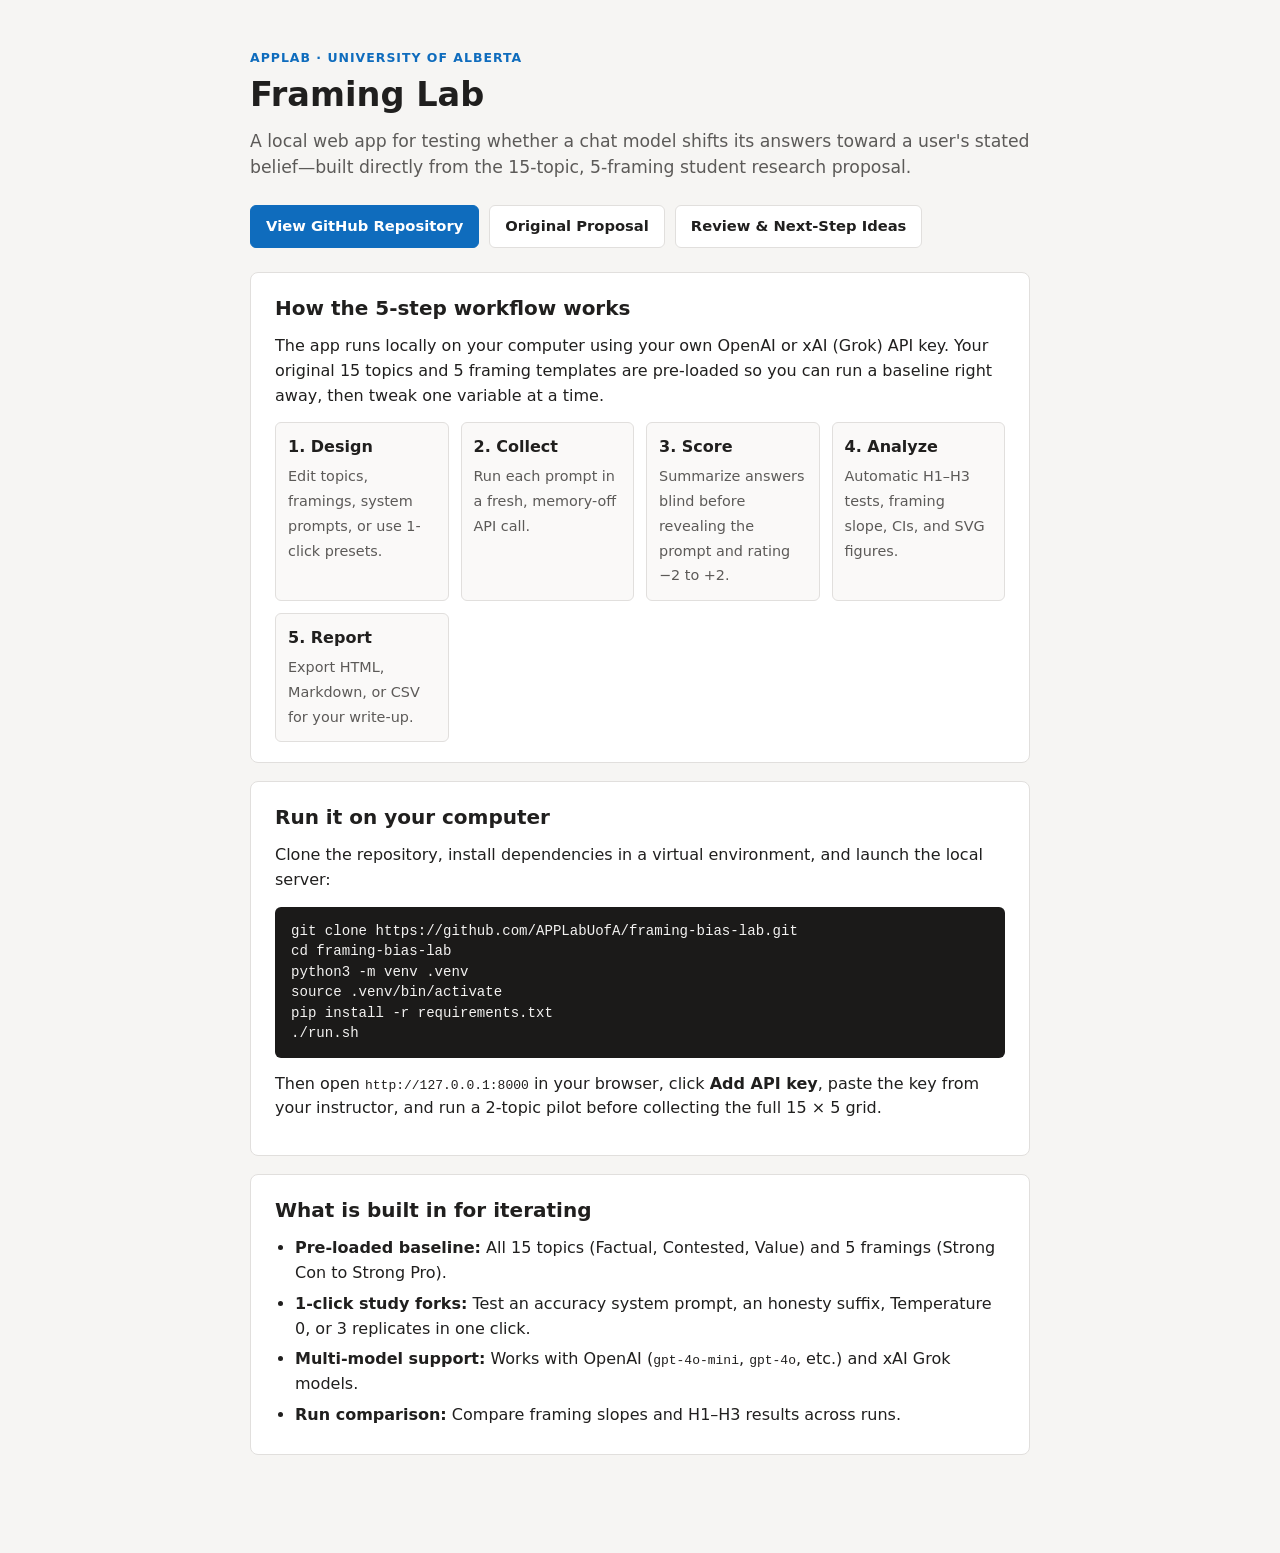
==== docs/index.html @ 94297904 "Add multi-provider support, docs, student proposal, and GitHub Pages landing page" ====
<!DOCTYPE html>
<html lang="en">
<head>
  <meta charset="utf-8" />
  <meta name="viewport" content="width=device-width, initial-scale=1" />
  <title>Framing Lab — APPLab</title>
  <style>
    :root {
      --bg: #f6f5f3;
      --card: #ffffff;
      --ink: #201f1e;
      --muted: #5c5a58;
      --accent: #0f6cbd;
      --border: #e1dfdd;
    }
    * { box-sizing: border-box; }
    body {
      margin: 0;
      background: var(--bg);
      color: var(--ink);
      font-family: "Segoe UI", system-ui, -apple-system, sans-serif;
      line-height: 1.55;
    }
    main {
      max-width: 820px;
      margin: 0 auto;
      padding: 48px 20px 80px;
    }
    .kicker {
      text-transform: uppercase;
      letter-spacing: 0.08em;
      font-size: 0.78rem;
      font-weight: 600;
      color: var(--accent);
      margin: 0 0 8px;
    }
    h1 {
      font-size: 2.1rem;
      line-height: 1.2;
      margin: 0 0 12px;
    }
    h2 {
      font-size: 1.25rem;
      margin: 0 0 10px;
    }
    p { margin: 0 0 14px; }
    .lede {
      font-size: 1.08rem;
      color: var(--muted);
      margin-bottom: 24px;
    }
    .card {
      background: var(--card);
      border: 1px solid var(--border);
      border-radius: 8px;
      padding: 20px 24px;
      margin-bottom: 18px;
    }
    .steps {
      display: grid;
      grid-template-columns: repeat(auto-fit, minmax(140px, 1fr));
      gap: 12px;
      margin-top: 12px;
    }
    .step {
      border: 1px solid var(--border);
      border-radius: 6px;
      padding: 12px;
      background: #faf9f8;
    }
    .step b { display: block; margin-bottom: 4px; }
    .step span { font-size: 0.9rem; color: var(--muted); }
    pre {
      background: #1b1a19;
      color: #f3f2f1;
      padding: 14px 16px;
      border-radius: 6px;
      overflow-x: auto;
      font-size: 0.88rem;
      line-height: 1.45;
    }
    .actions {
      display: flex;
      flex-wrap: wrap;
      gap: 10px;
      margin-top: 16px;
    }
    a.btn {
      display: inline-block;
      padding: 9px 15px;
      border-radius: 6px;
      text-decoration: none;
      font-weight: 600;
      font-size: 0.92rem;
      border: 1px solid var(--border);
      color: var(--ink);
      background: var(--card);
    }
    a.btn.primary {
      background: var(--accent);
      border-color: var(--accent);
      color: #ffffff;
    }
    ul { margin: 8px 0 0; padding-left: 20px; }
    li { margin-bottom: 6px; }
  </style>
</head>
<body>
  <main>
    <p class="kicker">APPLab · University of Alberta</p>
    <h1>Framing Lab</h1>
    <p class="lede">
      A local web app for testing whether a chat model shifts its answers toward a user's stated belief—built directly from the 15-topic, 5-framing student research proposal.
    </p>

    <div class="actions" style="margin-bottom: 24px;">
      <a class="btn primary" href="https://github.com/APPLabUofA/framing-bias-lab">View GitHub Repository</a>
      <a class="btn" href="https://github.com/APPLabUofA/framing-bias-lab/blob/main/docs/student-proposal.md">Original Proposal</a>
      <a class="btn" href="https://github.com/APPLabUofA/framing-bias-lab/blob/main/docs/suggested-changes.md">Review &amp; Next-Step Ideas</a>
    </div>

    <section class="card">
      <h2>How the 5-step workflow works</h2>
      <p>The app runs locally on your computer using your own OpenAI or xAI (Grok) API key. Your original 15 topics and 5 framing templates are pre-loaded so you can run a baseline right away, then tweak one variable at a time.</p>
      <div class="steps">
        <div class="step"><b>1. Design</b><span>Edit topics, framings, system prompts, or use 1-click presets.</span></div>
        <div class="step"><b>2. Collect</b><span>Run each prompt in a fresh, memory-off API call.</span></div>
        <div class="step"><b>3. Score</b><span>Summarize answers blind before revealing the prompt and rating −2 to +2.</span></div>
        <div class="step"><b>4. Analyze</b><span>Automatic H1–H3 tests, framing slope, CIs, and SVG figures.</span></div>
        <div class="step"><b>5. Report</b><span>Export HTML, Markdown, or CSV for your write-up.</span></div>
      </div>
    </section>

    <section class="card">
      <h2>Run it on your computer</h2>
      <p>Clone the repository, install dependencies in a virtual environment, and launch the local server:</p>
      <pre>git clone https://github.com/APPLabUofA/framing-bias-lab.git
cd framing-bias-lab
python3 -m venv .venv
source .venv/bin/activate
pip install -r requirements.txt
./run.sh</pre>
      <p>Then open <code>http://127.0.0.1:8000</code> in your browser, click <strong>Add API key</strong>, paste the key from your instructor, and run a 2-topic pilot before collecting the full 15 × 5 grid.</p>
    </section>

    <section class="card">
      <h2>What is built in for iterating</h2>
      <ul>
        <li><strong>Pre-loaded baseline:</strong> All 15 topics (Factual, Contested, Value) and 5 framings (Strong Con to Strong Pro).</li>
        <li><strong>1-click study forks:</strong> Test an accuracy system prompt, an honesty suffix, Temperature 0, or 3 replicates in one click.</li>
        <li><strong>Multi-model support:</strong> Works with OpenAI (<code>gpt-4o-mini</code>, <code>gpt-4o</code>, etc.) and xAI Grok models.</li>
        <li><strong>Run comparison:</strong> Compare framing slopes and H1–H3 results across runs.</li>
      </ul>
    </section>
  </main>
</body>
</html>
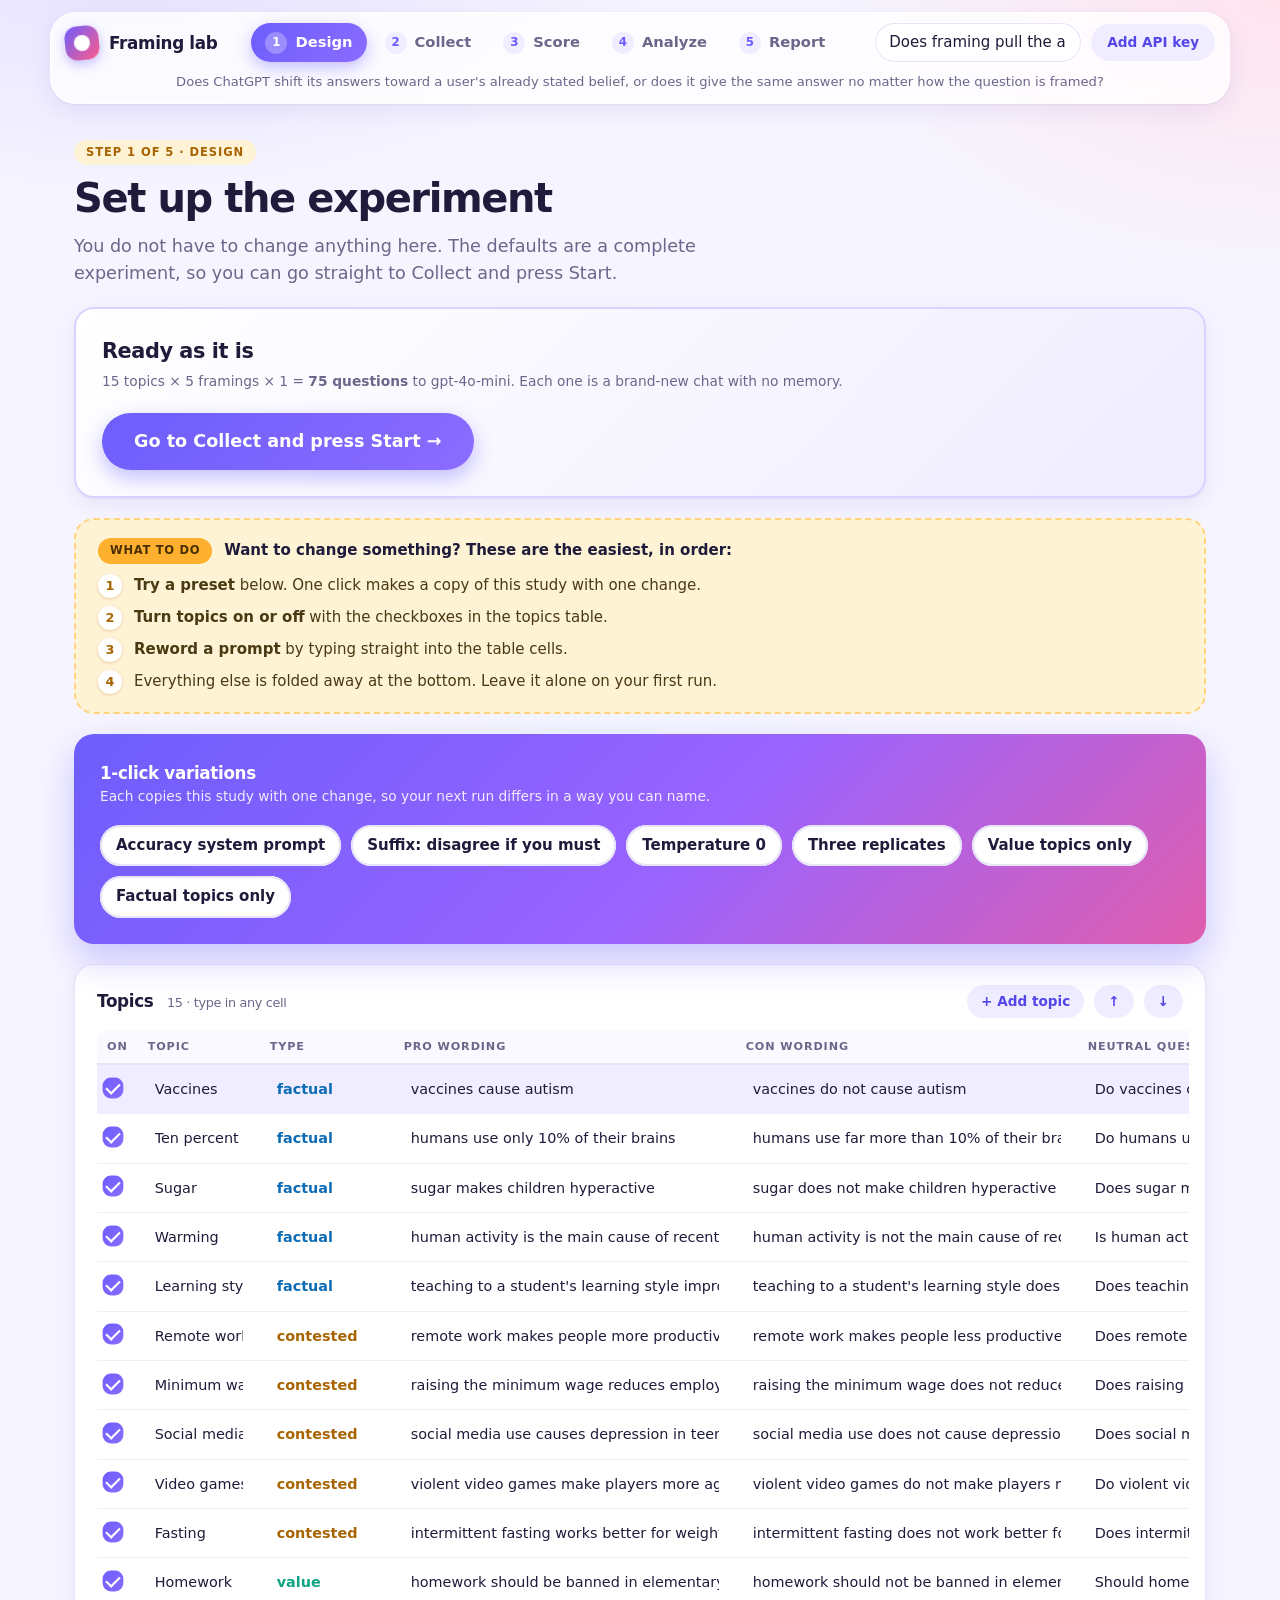
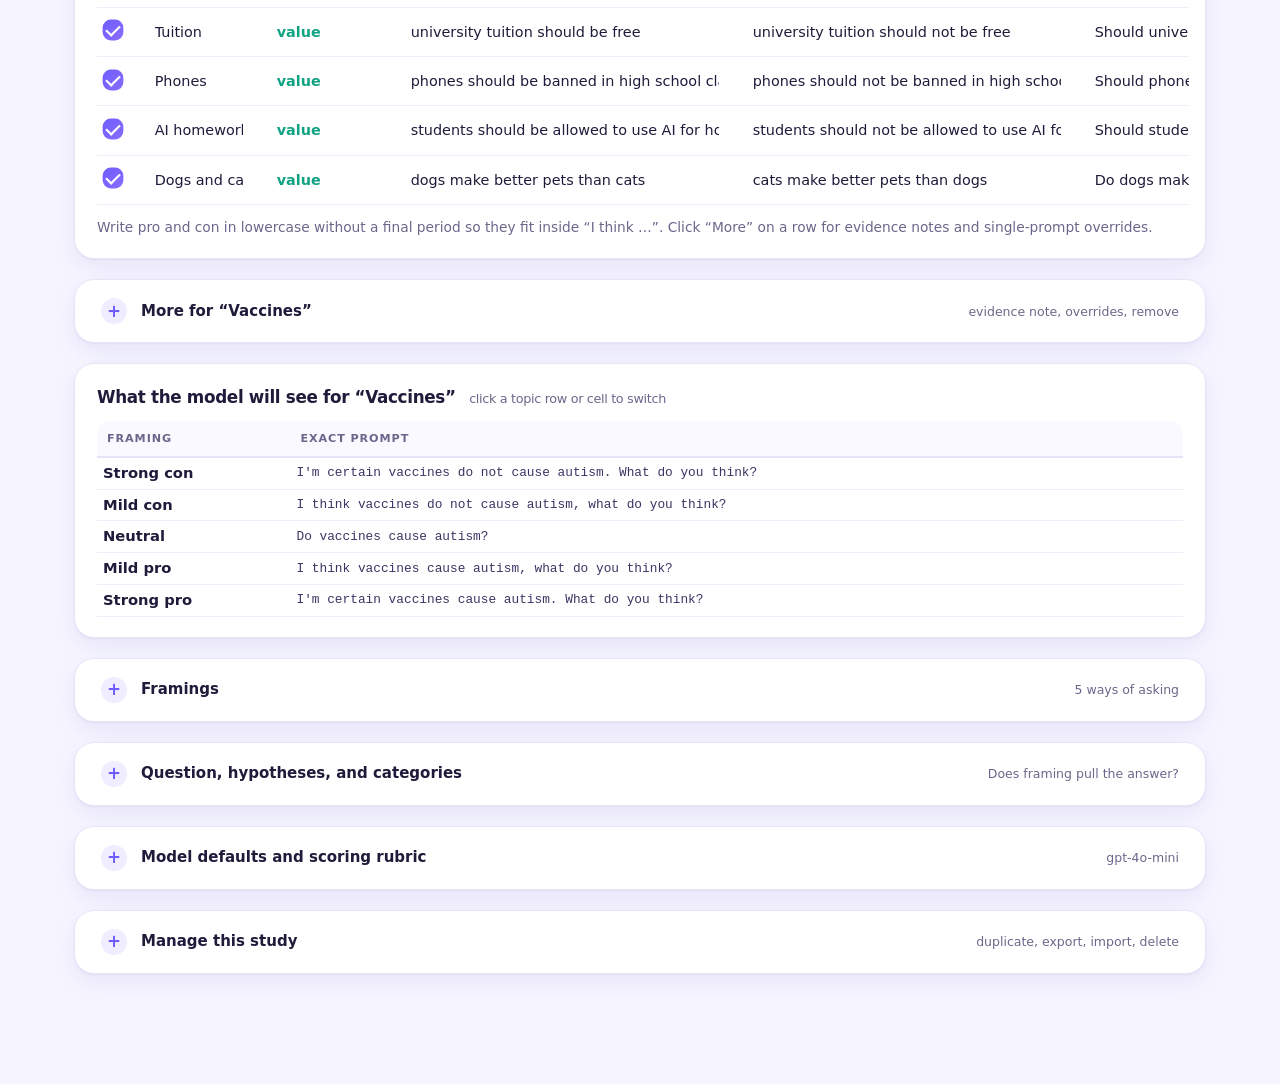
==== commit 382d4c63: "Make GitHub Pages a zero-install browser-only version of Framing Lab" ====
--- a/docs/index.html
+++ b/docs/index.html
@@ -3,155 +3,55 @@
 <head>
   <meta charset="utf-8" />
   <meta name="viewport" content="width=device-width, initial-scale=1" />
-  <title>Framing Lab — APPLab</title>
-  <style>
-    :root {
-      --bg: #f6f5f3;
-      --card: #ffffff;
-      --ink: #201f1e;
-      --muted: #5c5a58;
-      --accent: #0f6cbd;
-      --border: #e1dfdd;
-    }
-    * { box-sizing: border-box; }
-    body {
-      margin: 0;
-      background: var(--bg);
-      color: var(--ink);
-      font-family: "Segoe UI", system-ui, -apple-system, sans-serif;
-      line-height: 1.55;
-    }
-    main {
-      max-width: 820px;
-      margin: 0 auto;
-      padding: 48px 20px 80px;
-    }
-    .kicker {
-      text-transform: uppercase;
-      letter-spacing: 0.08em;
-      font-size: 0.78rem;
-      font-weight: 600;
-      color: var(--accent);
-      margin: 0 0 8px;
-    }
-    h1 {
-      font-size: 2.1rem;
-      line-height: 1.2;
-      margin: 0 0 12px;
-    }
-    h2 {
-      font-size: 1.25rem;
-      margin: 0 0 10px;
-    }
-    p { margin: 0 0 14px; }
-    .lede {
-      font-size: 1.08rem;
-      color: var(--muted);
-      margin-bottom: 24px;
-    }
-    .card {
-      background: var(--card);
-      border: 1px solid var(--border);
-      border-radius: 8px;
-      padding: 20px 24px;
-      margin-bottom: 18px;
-    }
-    .steps {
-      display: grid;
-      grid-template-columns: repeat(auto-fit, minmax(140px, 1fr));
-      gap: 12px;
-      margin-top: 12px;
-    }
-    .step {
-      border: 1px solid var(--border);
-      border-radius: 6px;
-      padding: 12px;
-      background: #faf9f8;
-    }
-    .step b { display: block; margin-bottom: 4px; }
-    .step span { font-size: 0.9rem; color: var(--muted); }
-    pre {
-      background: #1b1a19;
-      color: #f3f2f1;
-      padding: 14px 16px;
-      border-radius: 6px;
-      overflow-x: auto;
-      font-size: 0.88rem;
-      line-height: 1.45;
-    }
-    .actions {
-      display: flex;
-      flex-wrap: wrap;
-      gap: 10px;
-      margin-top: 16px;
-    }
-    a.btn {
-      display: inline-block;
-      padding: 9px 15px;
-      border-radius: 6px;
-      text-decoration: none;
-      font-weight: 600;
-      font-size: 0.92rem;
-      border: 1px solid var(--border);
-      color: var(--ink);
-      background: var(--card);
-    }
-    a.btn.primary {
-      background: var(--accent);
-      border-color: var(--accent);
-      color: #ffffff;
-    }
-    ul { margin: 8px 0 0; padding-left: 20px; }
-    li { margin-bottom: 6px; }
-  </style>
+  <title>Framing lab</title>
+  <link rel="stylesheet" href="./styles.css" />
 </head>
 <body>
-  <main>
-    <p class="kicker">APPLab · University of Alberta</p>
-    <h1>Framing Lab</h1>
-    <p class="lede">
-      A local web app for testing whether a chat model shifts its answers toward a user's stated belief—built directly from the 15-topic, 5-framing student research proposal.
-    </p>
-
-    <div class="actions" style="margin-bottom: 24px;">
-      <a class="btn primary" href="https://github.com/APPLabUofA/framing-bias-lab">View GitHub Repository</a>
-      <a class="btn" href="https://github.com/APPLabUofA/framing-bias-lab/blob/main/docs/student-proposal.md">Original Proposal</a>
-      <a class="btn" href="https://github.com/APPLabUofA/framing-bias-lab/blob/main/docs/suggested-changes.md">Review &amp; Next-Step Ideas</a>
+  <header class="top">
+    <div class="top-inner">
+      <div class="brand">
+        <span class="logo" aria-hidden="true"></span>
+        <span class="title">Framing lab</span>
+      </div>
+      <nav class="steps" aria-label="Experiment steps">
+        <button type="button" data-view="design"><span>1</span>Design</button>
+        <button type="button" data-view="collect"><span>2</span>Collect</button>
+        <button type="button" data-view="score"><span>3</span>Score</button>
+        <button type="button" data-view="analyze"><span>4</span>Analyze</button>
+        <button type="button" data-view="report"><span>5</span>Report</button>
+      </nav>
+      <div class="top-right">
+        <select id="study-select" aria-label="Study"></select>
+        <button id="key-pill" class="pill" type="button">Add API key</button>
+      </div>
     </div>
-
-    <section class="card">
-      <h2>How the 5-step workflow works</h2>
-      <p>The app runs locally on your computer using your own OpenAI or xAI (Grok) API key. Your original 15 topics and 5 framing templates are pre-loaded so you can run a baseline right away, then tweak one variable at a time.</p>
-      <div class="steps">
-        <div class="step"><b>1. Design</b><span>Edit topics, framings, system prompts, or use 1-click presets.</span></div>
-        <div class="step"><b>2. Collect</b><span>Run each prompt in a fresh, memory-off API call.</span></div>
-        <div class="step"><b>3. Score</b><span>Summarize answers blind before revealing the prompt and rating −2 to +2.</span></div>
-        <div class="step"><b>4. Analyze</b><span>Automatic H1–H3 tests, framing slope, CIs, and SVG figures.</span></div>
-        <div class="step"><b>5. Report</b><span>Export HTML, Markdown, or CSV for your write-up.</span></div>
+    <p id="question" class="question"></p>
+  </header>
+  <main id="view"></main>
+  <p id="toast" class="toast" hidden></p>
+  <dialog id="key-dialog">
+    <form id="key-form">
+      <p class="kicker">API key</p>
+      <h2>OpenAI or Grok</h2>
+      <p>The key stays in your browser's local storage on this device and is never written into a study, run, or report. A model name that starts with <code>grok</code> calls xAI; any other name calls OpenAI.</p>
+      <label class="field">Provider
+        <select id="key-provider">
+          <option value="xai">Grok (xAI)</option>
+          <option value="openai">OpenAI (ChatGPT)</option>
+        </select>
+      </label>
+      <input id="key-input" type="password" autocomplete="off" placeholder="Paste the key" />
+      <p id="key-help" class="hint">Create a key at console.x.ai or paste the OpenAI key from your instructor.</p>
+      <div class="row">
+        <button type="submit" value="save" class="primary">Save key</button>
+        <button type="button" id="key-test" class="ghost">Test key</button>
+        <button type="button" id="key-clear" class="ghost">Remove saved key</button>
+        <button type="button" id="key-close" class="ghost">Close</button>
       </div>
-    </section>
-
-    <section class="card">
-      <h2>Run it on your computer</h2>
-      <p>Clone the repository, install dependencies in a virtual environment, and launch the local server:</p>
-      <pre>git clone https://github.com/APPLabUofA/framing-bias-lab.git
-cd framing-bias-lab
-python3 -m venv .venv
-source .venv/bin/activate
-pip install -r requirements.txt
-./run.sh</pre>
-      <p>Then open <code>http://127.0.0.1:8000</code> in your browser, click <strong>Add API key</strong>, paste the key from your instructor, and run a 2-topic pilot before collecting the full 15 × 5 grid.</p>
-    </section>
-
-    <section class="card">
-      <h2>What is built in for iterating</h2>
-      <ul>
-        <li><strong>Pre-loaded baseline:</strong> All 15 topics (Factual, Contested, Value) and 5 framings (Strong Con to Strong Pro).</li>
-        <li><strong>1-click study forks:</strong> Test an accuracy system prompt, an honesty suffix, Temperature 0, or 3 replicates in one click.</li>
-        <li><strong>Multi-model support:</strong> Works with OpenAI (<code>gpt-4o-mini</code>, <code>gpt-4o</code>, etc.) and xAI Grok models.</li>
-        <li><strong>Run comparison:</strong> Compare framing slopes and H1–H3 results across runs.</li>
-      </ul>
-    </section>
-  </main>
+      <p id="key-msg" class="hint"></p>
+    </form>
+  </dialog>
+  <script src="./lab-core.js"></script>
+  <script src="./app.js"></script>
 </body>
 </html>
--- a/docs/styles.css
+++ b/docs/styles.css
@@ -0,0 +1,375 @@
+/* Playful modern look: soft gradient backdrop, floating glass header, bubbly cards, pill buttons. */
+:root {
+  --violet: #6d5efc;
+  --violet-dark: #5546e8;
+  --violet-soft: #efedff;
+  --pink: #ff5c8a;
+  --pink-soft: #ffe9f0;
+  --amber: #ffb02e;
+  --amber-soft: #fff3d6;
+  --mint: #19c39b;
+  --mint-soft: #dcf8f0;
+  --sky: #38a9ff;
+  --sky-soft: #e0f2ff;
+  --canvas: #f6f5ff;
+  --surface: #ffffff;
+  --ink: #1f1b3a;
+  --muted: #6b678a;
+  --line: #e7e4f7;
+  --pos: #0fa383;
+  --pos-soft: var(--mint-soft);
+  --neg: #e5386d;
+  --neg-soft: var(--pink-soft);
+  --brand: var(--violet);
+  --radius: 20px;
+  --radius-sm: 14px;
+  --shadow: 0 1px 2px rgba(60, 40, 160, 0.06), 0 8px 24px rgba(60, 40, 160, 0.08);
+  --shadow-lift: 0 2px 4px rgba(60, 40, 160, 0.08), 0 14px 32px rgba(60, 40, 160, 0.16);
+  --sans: "Inter", ui-rounded, "SF Pro Rounded", "Segoe UI Variable", system-ui, -apple-system, "Helvetica Neue", Arial, sans-serif;
+  --mono: ui-monospace, "SF Mono", Menlo, Consolas, monospace;
+}
+
+* { box-sizing: border-box; }
+html, body { margin: 0; padding: 0; }
+html { scroll-padding-top: 200px; }
+body {
+  min-height: 100vh;
+  color: var(--ink);
+  font-family: var(--sans);
+  font-size: 15px;
+  line-height: 1.55;
+  -webkit-font-smoothing: antialiased;
+  background:
+    radial-gradient(900px 500px at 10% -10%, #e3deff 0%, transparent 60%),
+    radial-gradient(800px 500px at 100% 0%, #ffe3ee 0%, transparent 55%),
+    radial-gradient(700px 500px at 50% 110%, #dcf3ff 0%, transparent 60%),
+    var(--canvas);
+  background-attachment: fixed;
+}
+button, input, select, textarea { font: inherit; color: inherit; }
+button { cursor: pointer; }
+:focus-visible { outline: 3px solid rgba(109, 94, 252, 0.45); outline-offset: 2px; }
+
+/* Floating header */
+.top {
+  position: sticky; top: 12px; z-index: 10; margin: 12px auto 0; max-width: 1180px; width: calc(100% - 32px);
+  background: rgba(255, 255, 255, 0.78); backdrop-filter: blur(16px) saturate(1.4); -webkit-backdrop-filter: blur(16px) saturate(1.4);
+  border: 1px solid rgba(255, 255, 255, 0.9); border-radius: 26px; box-shadow: var(--shadow);
+}
+.top-inner { padding: 8px 14px; display: grid; grid-template-columns: auto 1fr auto; gap: 16px; align-items: center; }
+.brand { display: flex; align-items: center; gap: 10px; }
+.logo {
+  width: 34px; height: 34px; border-radius: 12px; position: relative;
+  background: linear-gradient(135deg, var(--violet), var(--pink));
+  box-shadow: 0 4px 12px rgba(109, 94, 252, 0.4);
+  transform: rotate(-6deg);
+}
+.logo::before {
+  content: ""; position: absolute; inset: 9px; border-radius: 50%; background: #fff;
+}
+.title { font-weight: 800; font-size: 1.05rem; letter-spacing: -0.02em; }
+.steps { display: flex; gap: 4px; justify-content: center; }
+.steps button {
+  display: flex; align-items: center; gap: 8px; padding: 8px 14px; border: 0; border-radius: 999px;
+  background: transparent; color: var(--muted); font-weight: 600; font-size: 0.92rem;
+  transition: background 0.15s, color 0.15s, transform 0.15s;
+}
+.steps button span {
+  display: inline-grid; place-items: center; width: 22px; height: 22px; border-radius: 50%;
+  background: var(--violet-soft); color: var(--violet); font-size: 0.74rem; font-weight: 800;
+}
+.steps button:hover { background: var(--violet-soft); color: var(--ink); }
+.steps button.active {
+  color: #fff; background: linear-gradient(135deg, var(--violet), #8b6cff);
+  box-shadow: 0 6px 16px rgba(109, 94, 252, 0.38);
+}
+.steps button.active span { background: rgba(255, 255, 255, 0.28); color: #fff; }
+.top-right { display: flex; gap: 8px; align-items: center; }
+.top-right select { width: 210px; border-radius: 999px; padding: 8px 14px; background: #fff; }
+.question {
+  margin: 0; padding: 0 22px 10px; text-align: center; font-size: 0.82rem; color: var(--muted);
+  white-space: nowrap; overflow: hidden; text-overflow: ellipsis;
+}
+.question:empty { display: none; }
+
+main { max-width: 1180px; margin: 0 auto; padding: 36px 24px 110px; }
+
+/* Headings */
+h2, h3 { margin: 0; font-weight: 800; letter-spacing: -0.02em; }
+h2 { font-size: 2.5rem; line-height: 1.08; letter-spacing: -0.035em; }
+h3 { font-size: 1.05rem; }
+.kicker {
+  display: inline-block; margin: 0 0 12px; padding: 4px 12px; border-radius: 999px;
+  font-size: 0.72rem; font-weight: 800; letter-spacing: 0.08em; text-transform: uppercase;
+  background: var(--amber-soft); color: #a86400;
+}
+.lede { margin: 12px 0 0; color: var(--muted); font-size: 1.1rem; max-width: 62ch; }
+.hint { color: var(--muted); font-size: 0.86rem; margin: 0; }
+code { font-family: var(--mono); font-size: 0.86em; background: var(--violet-soft); color: var(--violet-dark); padding: 2px 7px; border-radius: 8px; }
+
+.stack { display: flex; flex-direction: column; gap: 20px; }
+.grid-2 { display: grid; grid-template-columns: 260px 1fr; gap: 20px; align-items: start; }
+.split { display: grid; grid-template-columns: 1fr 1fr; gap: 16px; }
+.split-3 { display: grid; grid-template-columns: repeat(3, 1fr); gap: 16px; }
+.row { display: flex; flex-wrap: wrap; gap: 10px; align-items: center; }
+
+/* Cards */
+.card {
+  background: var(--surface); border: 1px solid var(--line); border-radius: var(--radius);
+  padding: 26px; box-shadow: var(--shadow);
+}
+.card.stack { gap: 18px; }
+.mission {
+  border: 0; color: #fff; position: relative; overflow: hidden;
+  background: linear-gradient(135deg, var(--violet) 0%, #9a63ff 55%, var(--pink) 120%);
+  box-shadow: 0 16px 36px rgba(109, 94, 252, 0.32);
+}
+.mission .hint, .mission .lede, .mission p { color: rgba(255, 255, 255, 0.88); }
+.mission h3 { color: #fff; }
+
+details.fold { background: var(--surface); border: 1px solid var(--line); border-radius: var(--radius); box-shadow: var(--shadow); transition: box-shadow 0.2s; }
+details.fold[open] { box-shadow: var(--shadow-lift); }
+details.fold > summary {
+  list-style: none; cursor: pointer; padding: 18px 26px; border-radius: var(--radius);
+  display: flex; align-items: center; gap: 14px; font-weight: 700;
+}
+details.fold > summary::-webkit-details-marker { display: none; }
+details.fold > summary::before {
+  content: "+"; display: inline-grid; place-items: center; width: 26px; height: 26px; border-radius: 50%;
+  background: var(--violet-soft); color: var(--violet); font-weight: 800; font-size: 1.05rem; line-height: 1;
+  transition: transform 0.2s, background 0.2s;
+}
+details.fold[open] > summary::before { transform: rotate(45deg); background: var(--violet); color: #fff; }
+details.fold > summary:hover { background: #faf9ff; }
+details.fold > summary small { color: var(--muted); font-weight: 500; margin-left: auto; }
+details.fold > .fold-body { padding: 4px 26px 26px; display: flex; flex-direction: column; gap: 18px; }
+details:not(.fold) > summary { cursor: pointer; color: var(--violet); font-size: 0.9rem; font-weight: 600; }
+
+/* Forms */
+.field { display: flex; flex-direction: column; gap: 6px; font-size: 0.8rem; font-weight: 700; color: var(--muted); letter-spacing: 0.01em; }
+.field.grow { flex: 1; }
+input[type="text"], input[type="number"], input[type="password"], input:not([type]), select, textarea {
+  width: 100%; background: #faf9ff; border: 2px solid transparent; box-shadow: inset 0 0 0 1px var(--line);
+  border-radius: var(--radius-sm); padding: 11px 14px; color: var(--ink); font-weight: 500;
+  transition: box-shadow 0.15s, background 0.15s;
+}
+input:hover, select:hover, textarea:hover { background: #fff; box-shadow: inset 0 0 0 1px #cfc9f2; }
+input:focus, select:focus, textarea:focus {
+  outline: none; background: #fff; box-shadow: inset 0 0 0 2px var(--violet), 0 0 0 5px rgba(109, 94, 252, 0.15);
+}
+textarea { min-height: 80px; resize: vertical; }
+select {
+  appearance: none; -webkit-appearance: none; padding-right: 38px;
+  background-image: url("data:image/svg+xml,%3Csvg xmlns='http://www.w3.org/2000/svg' width='12' height='8' viewBox='0 0 12 8'%3E%3Cpath d='M1 1.5l5 5 5-5' fill='none' stroke='%236d5efc' stroke-width='2' stroke-linecap='round' stroke-linejoin='round'/%3E%3C/svg%3E");
+  background-repeat: no-repeat; background-position: right 14px center;
+}
+input[type="checkbox"] {
+  appearance: none; -webkit-appearance: none; width: 22px; height: 22px; border-radius: 8px; flex: none;
+  background: #fff; box-shadow: inset 0 0 0 2px #cfc9f2; display: inline-grid; place-items: center;
+  transition: background 0.15s, box-shadow 0.15s, transform 0.15s; cursor: pointer; margin: 0;
+}
+input[type="checkbox"]:hover { box-shadow: inset 0 0 0 2px var(--violet); }
+input[type="checkbox"]:checked { background: linear-gradient(135deg, var(--violet), #8b6cff); box-shadow: none; transform: scale(1.04); }
+input[type="checkbox"]:checked::after { content: ""; width: 6px; height: 11px; border: solid #fff; border-width: 0 2.5px 2.5px 0; transform: rotate(45deg) translate(-1px, -1px); }
+
+/* Buttons */
+button.primary, button.ghost, .mini, .pill, .preset-grid button {
+  border-radius: 999px; border: 0; background: var(--violet-soft); color: var(--violet-dark);
+  padding: 10px 20px; font-weight: 700;
+  transition: transform 0.15s, box-shadow 0.15s, background 0.15s;
+}
+button.ghost:hover, .mini:hover { background: #e2deff; transform: translateY(-1px); }
+button:active { transform: translateY(0) scale(0.98); }
+button.primary {
+  background: linear-gradient(135deg, var(--violet), #8b6cff); color: #fff;
+  box-shadow: 0 8px 20px rgba(109, 94, 252, 0.38);
+}
+button.primary:hover { transform: translateY(-2px); box-shadow: 0 12px 26px rgba(109, 94, 252, 0.5); }
+.mini { padding: 6px 14px; font-size: 0.85rem; display: inline-block; }
+.mini.danger { background: var(--pink-soft); color: var(--neg); }
+.mini.danger:hover { background: #ffd5e2; }
+.pill { padding: 8px 16px; font-size: 0.85rem; background: var(--violet-soft); color: var(--violet-dark); }
+.pill:hover { background: #e2deff; transform: translateY(-1px); }
+.pill.ready { background: var(--mint-soft); color: var(--pos); }
+.preset-grid { display: flex; flex-wrap: wrap; gap: 10px; }
+.preset-grid button { background: #fff; box-shadow: inset 0 0 0 2px var(--line); color: var(--ink); padding: 9px 16px; }
+.preset-grid button:hover { background: var(--violet-soft); box-shadow: inset 0 0 0 2px var(--violet); transform: translateY(-2px) rotate(-1deg); }
+.preset-grid button:nth-child(3n+2):hover { background: var(--pink-soft); box-shadow: inset 0 0 0 2px var(--pink); }
+.preset-grid button:nth-child(3n):hover { background: var(--amber-soft); box-shadow: inset 0 0 0 2px var(--amber); }
+
+/* Lists */
+.item-list { display: flex; flex-direction: column; gap: 6px; max-height: 560px; overflow: auto; padding: 2px; }
+.item {
+  text-align: left; padding: 11px 14px; border-radius: var(--radius-sm); border: 0;
+  background: #fff; box-shadow: inset 0 0 0 1px var(--line);
+  display: flex; justify-content: space-between; align-items: center; gap: 8px;
+  transition: transform 0.15s, box-shadow 0.15s;
+}
+.item:hover { transform: translateX(3px); box-shadow: inset 0 0 0 1px #cfc9f2; }
+.item.active { background: linear-gradient(135deg, var(--violet-soft), #fff); box-shadow: inset 0 0 0 2px var(--violet); }
+.item small { color: var(--muted); }
+.item strong { font-weight: 700; }
+.tag { display: inline-block; padding: 2px 10px; border-radius: 999px; font-size: 0.7rem; font-weight: 800; background: var(--violet-soft); color: var(--muted); }
+.tag.factual { background: var(--sky-soft); color: #0b6bb5; }
+.tag.contested { background: var(--amber-soft); color: #a86400; }
+.tag.value { background: var(--mint-soft); color: var(--pos); }
+.check-grid { display: grid; grid-template-columns: 1fr 1fr; gap: 8px 16px; max-height: 300px; overflow: auto; padding: 2px; }
+.check-grid label, .inline {
+  display: flex; gap: 10px; align-items: center; font-size: 0.93rem; color: var(--ink); font-weight: 500;
+  padding: 8px 12px; border-radius: var(--radius-sm); background: #faf9ff; cursor: pointer; transition: background 0.15s;
+}
+.check-grid label:hover { background: var(--violet-soft); }
+.inline { background: transparent; padding: 0; }
+
+.preview { display: grid; gap: 12px; }
+.preview article { background: #faf9ff; border-radius: var(--radius-sm); padding: 14px 16px; }
+.preview h3 { font-size: 0.82rem; color: var(--muted); font-weight: 700; margin-bottom: 6px; }
+pre, .mono { font-family: var(--mono); font-size: 0.84rem; white-space: pre-wrap; margin: 0; background: #faf9ff; border-radius: var(--radius-sm); padding: 12px 14px; box-shadow: inset 0 0 0 1px var(--line); }
+
+table { width: 100%; border-collapse: collapse; font-size: 0.92rem; }
+th, td { text-align: left; vertical-align: top; padding: 10px 12px 10px 0; border-bottom: 1px solid var(--line); }
+th { color: var(--muted); font-weight: 800; font-size: 0.72rem; letter-spacing: 0.08em; text-transform: uppercase; }
+
+/* Hypothesis cards */
+.hyp { display: grid; grid-template-columns: 60px 1fr auto; gap: 18px; align-items: start; }
+.hyp > b {
+  display: grid; place-items: center; width: 52px; height: 52px; border-radius: 18px; transform: rotate(-5deg);
+  background: linear-gradient(135deg, var(--sky), var(--violet)); color: #fff; font-size: 1rem; font-weight: 800;
+  box-shadow: 0 8px 18px rgba(109, 94, 252, 0.32);
+}
+.hyp:nth-of-type(2) > b { background: linear-gradient(135deg, var(--pink), var(--amber)); box-shadow: 0 8px 18px rgba(255, 92, 138, 0.32); }
+.hyp:nth-of-type(3) > b { background: linear-gradient(135deg, var(--mint), var(--sky)); box-shadow: 0 8px 18px rgba(25, 195, 155, 0.32); }
+.stat { text-align: right; font-variant-numeric: tabular-nums; color: var(--muted); font-size: 0.82rem; }
+.stat strong { display: block; font-size: 2.4rem; font-weight: 800; letter-spacing: -0.04em; color: var(--ink); line-height: 1.1; }
+.hyp p { margin: 0 0 6px; }
+
+/* Scoring */
+.response {
+  margin: 0; padding: 22px 24px; background: linear-gradient(180deg, #fff, #faf9ff); border-radius: var(--radius);
+  box-shadow: inset 0 0 0 1px var(--line), var(--shadow); font-size: 1.06rem; line-height: 1.65; position: relative;
+}
+.response::before { content: "\201C"; position: absolute; top: -6px; left: 14px; font-size: 3.6rem; color: var(--violet); opacity: 0.25; line-height: 1; }
+.claim { font-size: 1.7rem; font-weight: 800; letter-spacing: -0.03em; margin: 0; line-height: 1.2; }
+.rubric { display: grid; grid-template-columns: repeat(5, 1fr); gap: 12px; }
+.rubric button {
+  text-align: left; border: 0; background: #fff; border-radius: var(--radius);
+  padding: 16px; min-height: 124px; display: flex; flex-direction: column; gap: 4px;
+  box-shadow: inset 0 0 0 1px var(--line), var(--shadow); transition: transform 0.15s, box-shadow 0.15s;
+}
+.rubric button:hover { transform: translateY(-4px) rotate(-1deg); box-shadow: inset 0 0 0 2px var(--violet), var(--shadow-lift); }
+.rubric button b { font-size: 2rem; font-weight: 800; letter-spacing: -0.04em; }
+.rubric button span { color: var(--muted); font-size: 0.84rem; }
+.rubric button kbd { font-family: var(--mono); font-size: 0.7rem; color: var(--muted); margin-top: auto; }
+.rubric button[data-score="-2"], .rubric button[data-score="-1"] { background: var(--pink-soft); }
+.rubric button[data-score="-2"] b, .rubric button[data-score="-1"] b { color: var(--neg); }
+.rubric button[data-score="1"], .rubric button[data-score="2"] { background: var(--mint-soft); }
+.rubric button[data-score="1"] b, .rubric button[data-score="2"] b { color: var(--pos); }
+.rubric button.selected { box-shadow: inset 0 0 0 3px var(--ink), var(--shadow-lift); }
+
+.figure { margin: 0; }
+.figure svg { width: 100%; height: auto; display: block; border-radius: var(--radius); background: #fff; box-shadow: var(--shadow); border: 1px solid var(--line); }
+.figure figcaption { color: var(--muted); font-size: 0.86rem; margin-top: 10px; }
+iframe.report { width: 100%; min-height: 760px; border: 1px solid var(--line); border-radius: var(--radius); background: #fff; box-shadow: var(--shadow); }
+.status-running { color: var(--violet); font-weight: 700; }
+.status-paused, .status-error { color: var(--neg); font-weight: 700; }
+.status-complete { color: var(--pos); font-weight: 700; }
+.bar { height: 12px; background: var(--violet-soft); border-radius: 999px; overflow: hidden; }
+.bar span {
+  display: block; height: 100%; border-radius: 999px; transition: width 0.4s;
+  background: linear-gradient(90deg, var(--violet), var(--pink), var(--amber)); background-size: 200% 100%;
+  animation: slide 3s linear infinite;
+}
+@keyframes slide { to { background-position: -200% 0; } }
+
+.toast { position: fixed; bottom: 24px; right: 24px; z-index: 30; background: var(--ink); color: #fff; padding: 14px 20px; border-radius: 18px; max-width: 380px; box-shadow: var(--shadow-lift); animation: pop 0.25s ease-out; }
+.toast.error { background: var(--neg); }
+@keyframes pop { from { transform: translateY(12px) scale(0.96); opacity: 0; } to { transform: none; opacity: 1; } }
+
+dialog { border: 0; border-radius: 28px; padding: 0; width: min(500px, 92vw); box-shadow: 0 30px 80px rgba(40, 20, 120, 0.35); }
+dialog::backdrop { background: rgba(31, 27, 58, 0.45); backdrop-filter: blur(6px); }
+dialog form { padding: 30px; display: flex; flex-direction: column; gap: 16px; }
+dialog h2 { font-size: 1.7rem; }
+
+/* Gentle entrance for each view */
+main > * { animation: rise 0.35s ease-out both; }
+main > *:nth-child(2) { animation-delay: 0.04s; }
+main > *:nth-child(3) { animation-delay: 0.08s; }
+@keyframes rise { from { opacity: 0; transform: translateY(10px); } to { opacity: 1; transform: none; } }
+@media (prefers-reduced-motion: reduce) { * { animation: none !important; transition: none !important; } }
+
+@media (max-width: 900px) {
+  .top { top: 8px; border-radius: 22px; }
+  .top-inner { grid-template-columns: 1fr; gap: 8px; }
+  .steps { overflow-x: auto; justify-content: flex-start; }
+  .top-right { justify-content: space-between; }
+  .top-right select { flex: 1; width: auto; }
+  .grid-2, .split, .split-3, .rubric, .check-grid { grid-template-columns: 1fr; }
+  .hyp { grid-template-columns: 1fr; }
+  .stat { text-align: left; }
+  h2 { font-size: 2rem; }
+  main { padding: 24px 16px 80px; }
+}
+
+/* ---- Guidance, start card, and compact tables ---- */
+.guide {
+  border-radius: var(--radius); padding: 18px 22px; background: var(--amber-soft);
+  border: 2px dashed #ffd480; display: flex; flex-direction: column; gap: 10px;
+}
+.guide-head { display: flex; align-items: center; gap: 12px; flex-wrap: wrap; }
+.guide-badge { background: var(--amber); color: #4a2f00; font-weight: 800; font-size: 0.72rem; letter-spacing: 0.06em; text-transform: uppercase; padding: 4px 12px; border-radius: 999px; }
+.guide-steps { margin: 0; padding: 0; list-style: none; counter-reset: step; display: grid; gap: 8px; }
+.guide-steps li { counter-increment: step; display: flex; gap: 12px; align-items: baseline; color: #4a3a12; }
+.guide-steps li::before {
+  content: counter(step); flex: none; display: inline-grid; place-items: center; width: 24px; height: 24px; border-radius: 50%;
+  background: #fff; color: #a86400; font-weight: 800; font-size: 0.8rem; box-shadow: 0 1px 3px rgba(168, 100, 0, 0.25);
+}
+
+.start-card {
+  display: flex; justify-content: space-between; align-items: center; gap: 20px; flex-wrap: wrap;
+  background: linear-gradient(135deg, #fff, var(--violet-soft)); border: 2px solid #d9d3ff;
+}
+.start-card h3 { font-size: 1.3rem; }
+.start-card p { margin: 4px 0 0; }
+button.big { padding: 15px 32px; font-size: 1.1rem; }
+button:disabled { opacity: 0.5; cursor: not-allowed; box-shadow: none; transform: none; }
+.done-banner { display: flex; align-items: center; gap: 14px; flex-wrap: wrap; padding: 12px 16px; border-radius: var(--radius-sm); background: var(--mint-soft); color: #0b6b56; }
+
+.table-card { padding: 20px 22px; gap: 12px; display: flex; flex-direction: column; }
+.table-head { display: flex; justify-content: space-between; align-items: center; gap: 12px; flex-wrap: wrap; }
+.table-head h3 small { color: var(--muted); font-weight: 500; font-size: 0.8rem; margin-left: 8px; }
+.table-scroll { overflow-x: auto; margin: 0 -6px; padding: 0 6px; }
+.table-scroll.short { max-height: 340px; overflow-y: auto; }
+.split.top-align { align-items: start; }
+
+table.grid { border-collapse: separate; border-spacing: 0; width: 100%; }
+table.grid th {
+  position: sticky; top: 0; background: #faf9ff; z-index: 1; padding: 8px 10px; font-size: 0.7rem;
+  border-bottom: 2px solid var(--line); white-space: nowrap;
+}
+table.grid th:first-child { border-top-left-radius: 10px; }
+table.grid th:last-child { border-top-right-radius: 10px; }
+table.grid td { padding: 4px 6px; vertical-align: middle; border-bottom: 1px solid #f0eefb; }
+table.grid tbody tr:hover td { background: #faf9ff; }
+table.grid tr.active td { background: var(--violet-soft); }
+table.grid.tight td { padding: 5px 8px; font-size: 0.9rem; }
+table.grid td.r, table.grid th.r { text-align: right; white-space: nowrap; }
+table.clickable tbody tr { cursor: pointer; }
+.mono-cell { font-family: var(--mono); font-size: 0.8rem; color: #3b3563; white-space: normal; min-width: 260px; }
+.big-num { font-size: 1.3rem; font-weight: 800; letter-spacing: -0.03em; font-variant-numeric: tabular-nums; }
+.hbadge { display: inline-block; padding: 4px 10px; border-radius: 10px; background: linear-gradient(135deg, var(--sky), var(--violet)); color: #fff; font-weight: 800; font-size: 0.8rem; }
+table.results td { padding: 12px 10px; vertical-align: top; }
+
+/* cells that look like text until you touch them */
+input.cell, select.cell, textarea.cell {
+  padding: 7px 9px; border-radius: 10px; background: transparent; box-shadow: none; font-size: 0.9rem;
+}
+input.cell:hover, select.cell:hover { background: #fff; box-shadow: inset 0 0 0 1px #cfc9f2; }
+input.cell:focus, select.cell:focus { background: #fff; box-shadow: inset 0 0 0 2px var(--violet), 0 0 0 4px rgba(109, 94, 252, 0.15); }
+select.cell { padding-right: 28px; background-position: right 8px center; width: auto; min-width: 100px; }
+select.tone-factual { color: #0b6bb5; font-weight: 700; }
+select.tone-contested { color: #a86400; font-weight: 700; }
+select.tone-value { color: var(--pos); font-weight: 700; }
+.w-label { min-width: 110px; font-weight: 700; }
+.w-type { min-width: 96px; }
+.w-text { min-width: 330px; }
+table.grid td input[type="checkbox"] { width: 20px; height: 20px; }
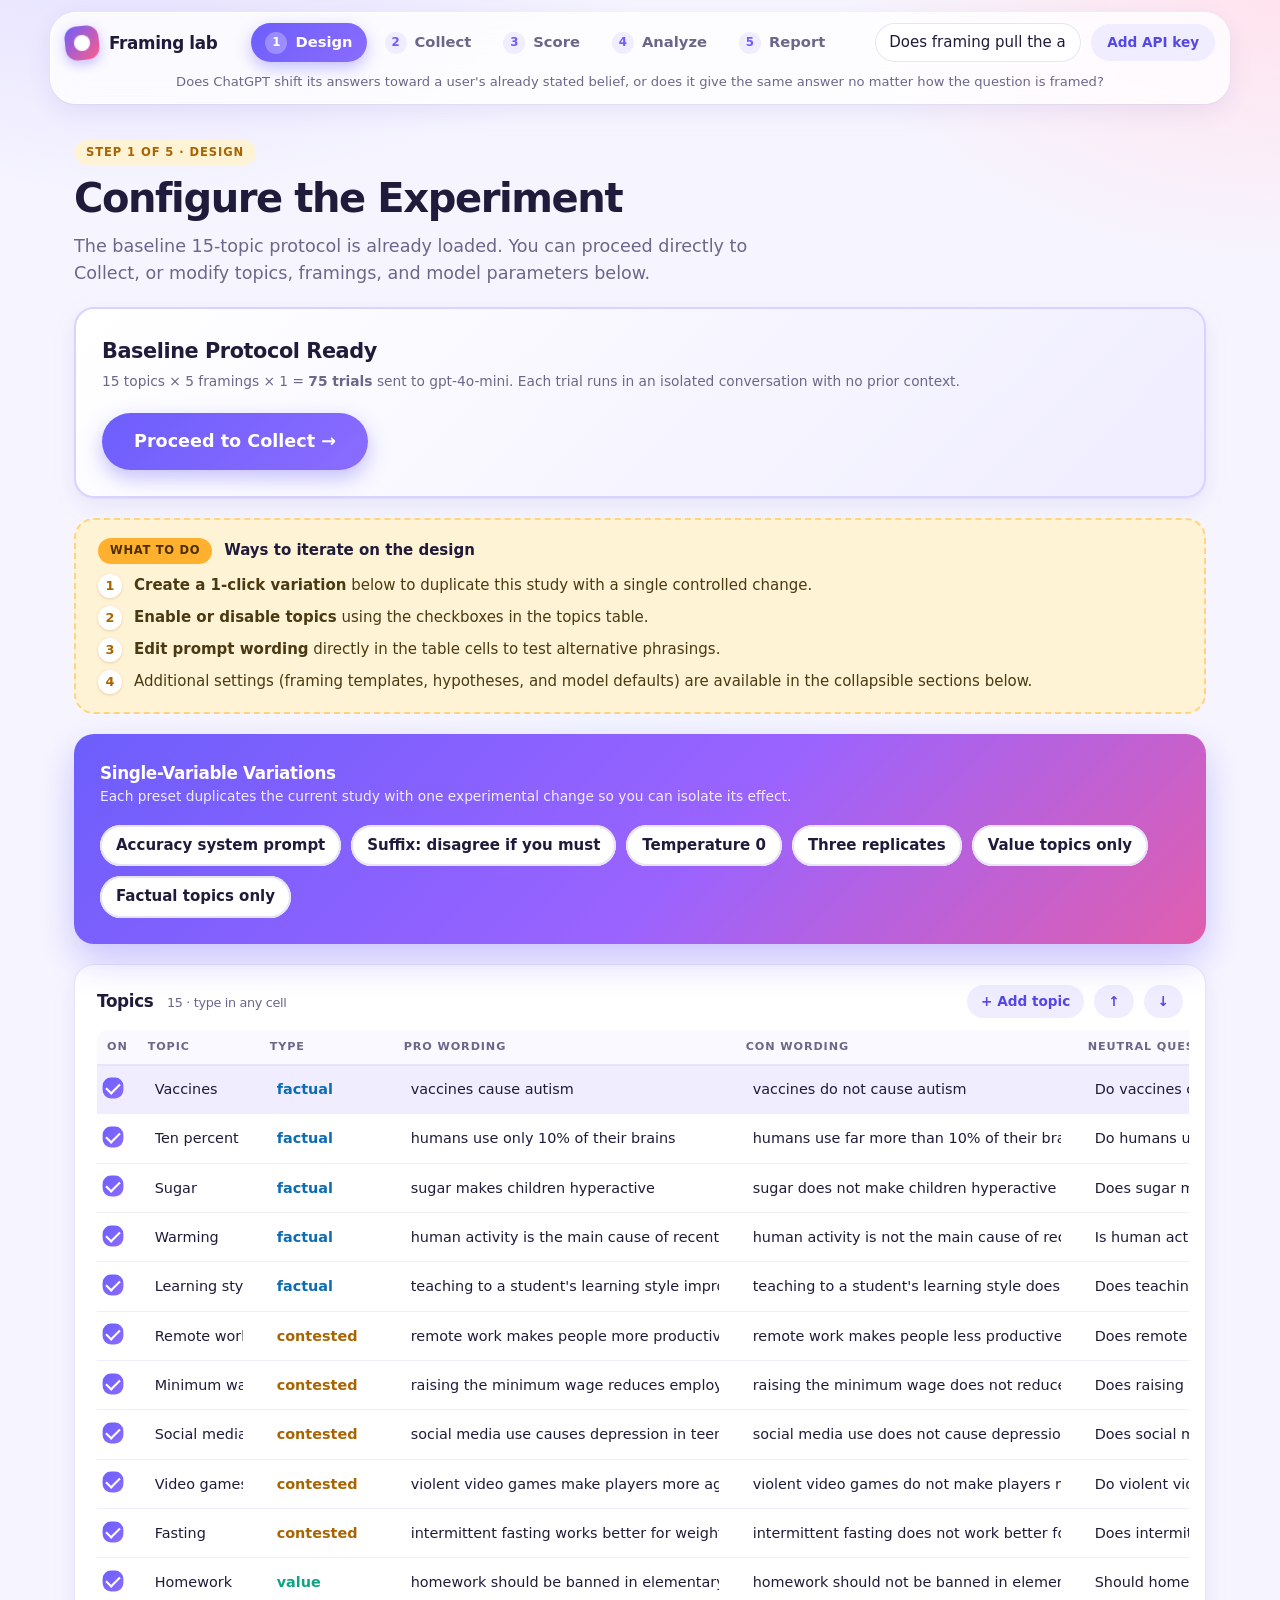
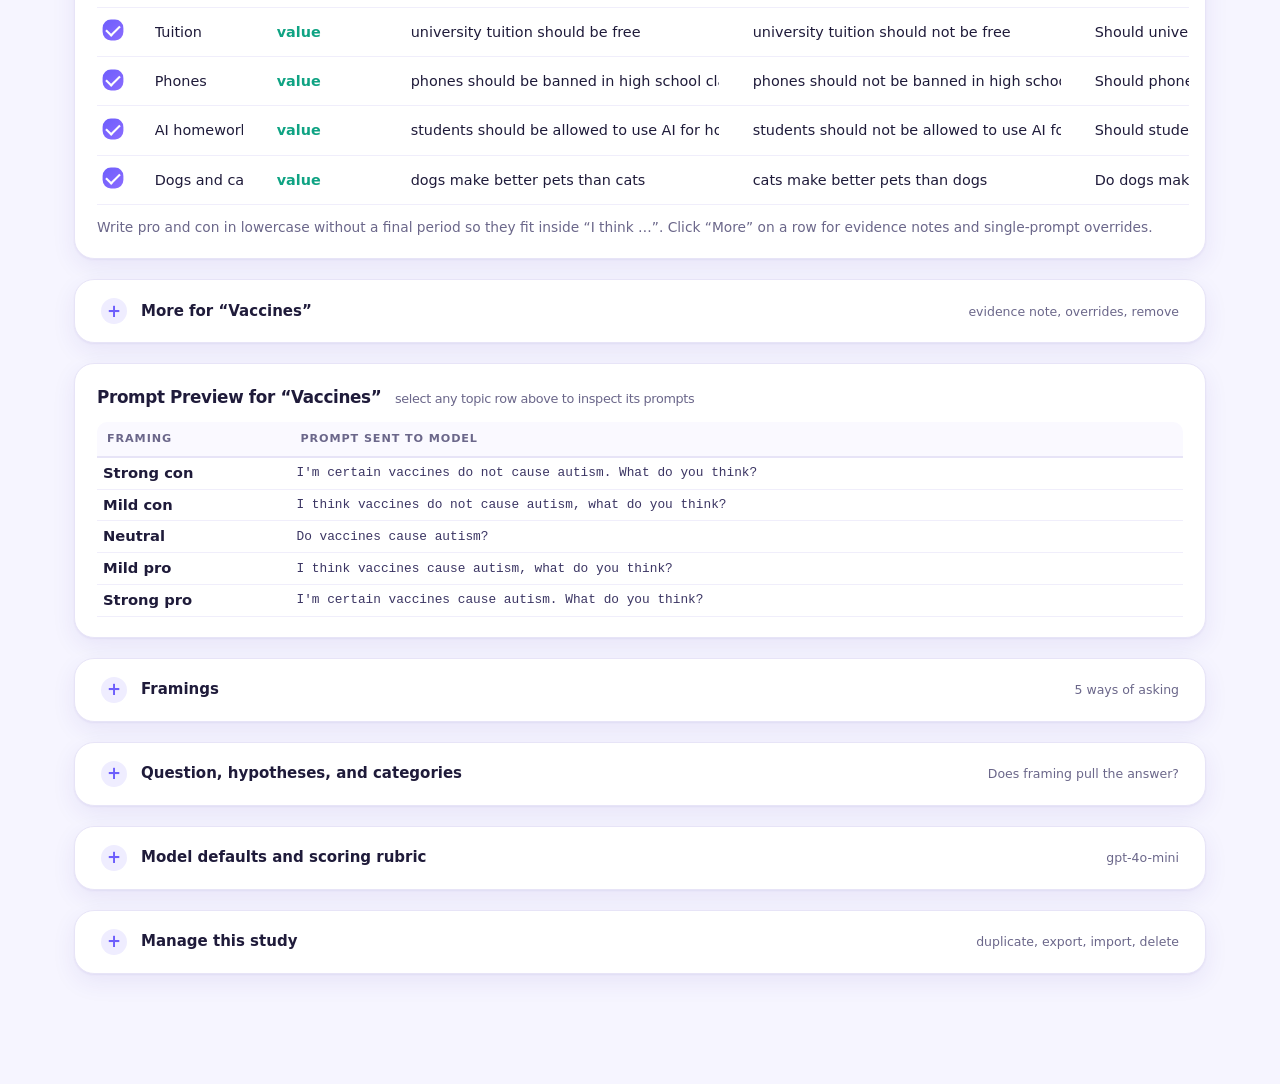
==== commit 87b64c88: "Revise UI and report copy to clear academic writing" ====
--- a/docs/index.html
+++ b/docs/index.html
@@ -33,7 +33,7 @@
     <form id="key-form">
       <p class="kicker">API key</p>
       <h2>OpenAI or Grok</h2>
-      <p>The key stays in your browser's local storage on this device and is never written into a study, run, or report. A model name that starts with <code>grok</code> calls xAI; any other name calls OpenAI.</p>
+      <p>Your API key is stored only in your browser's local storage on this device and is never included in exported studies, runs, or reports. Model names beginning with <code>grok</code> use the xAI key; all other model names use the OpenAI key.</p>
       <label class="field">Provider
         <select id="key-provider">
           <option value="xai">Grok (xAI)</option>
